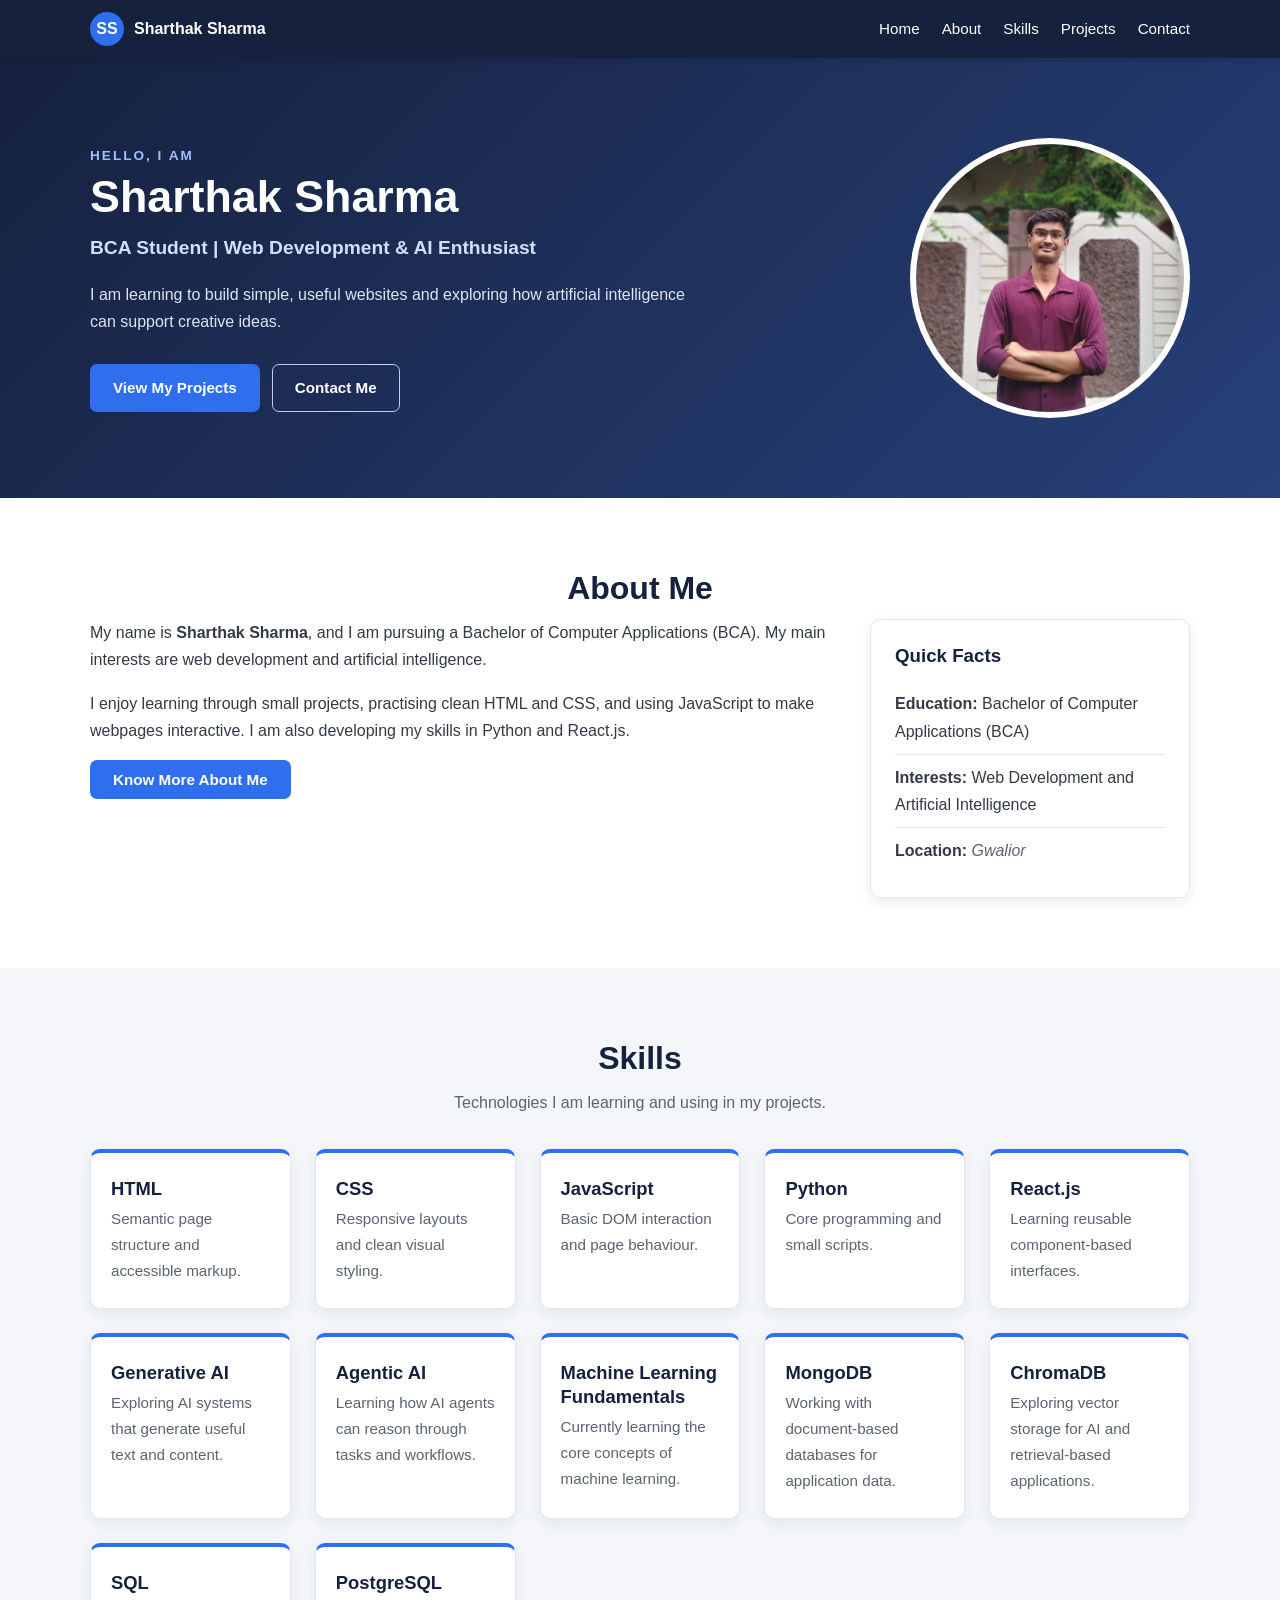
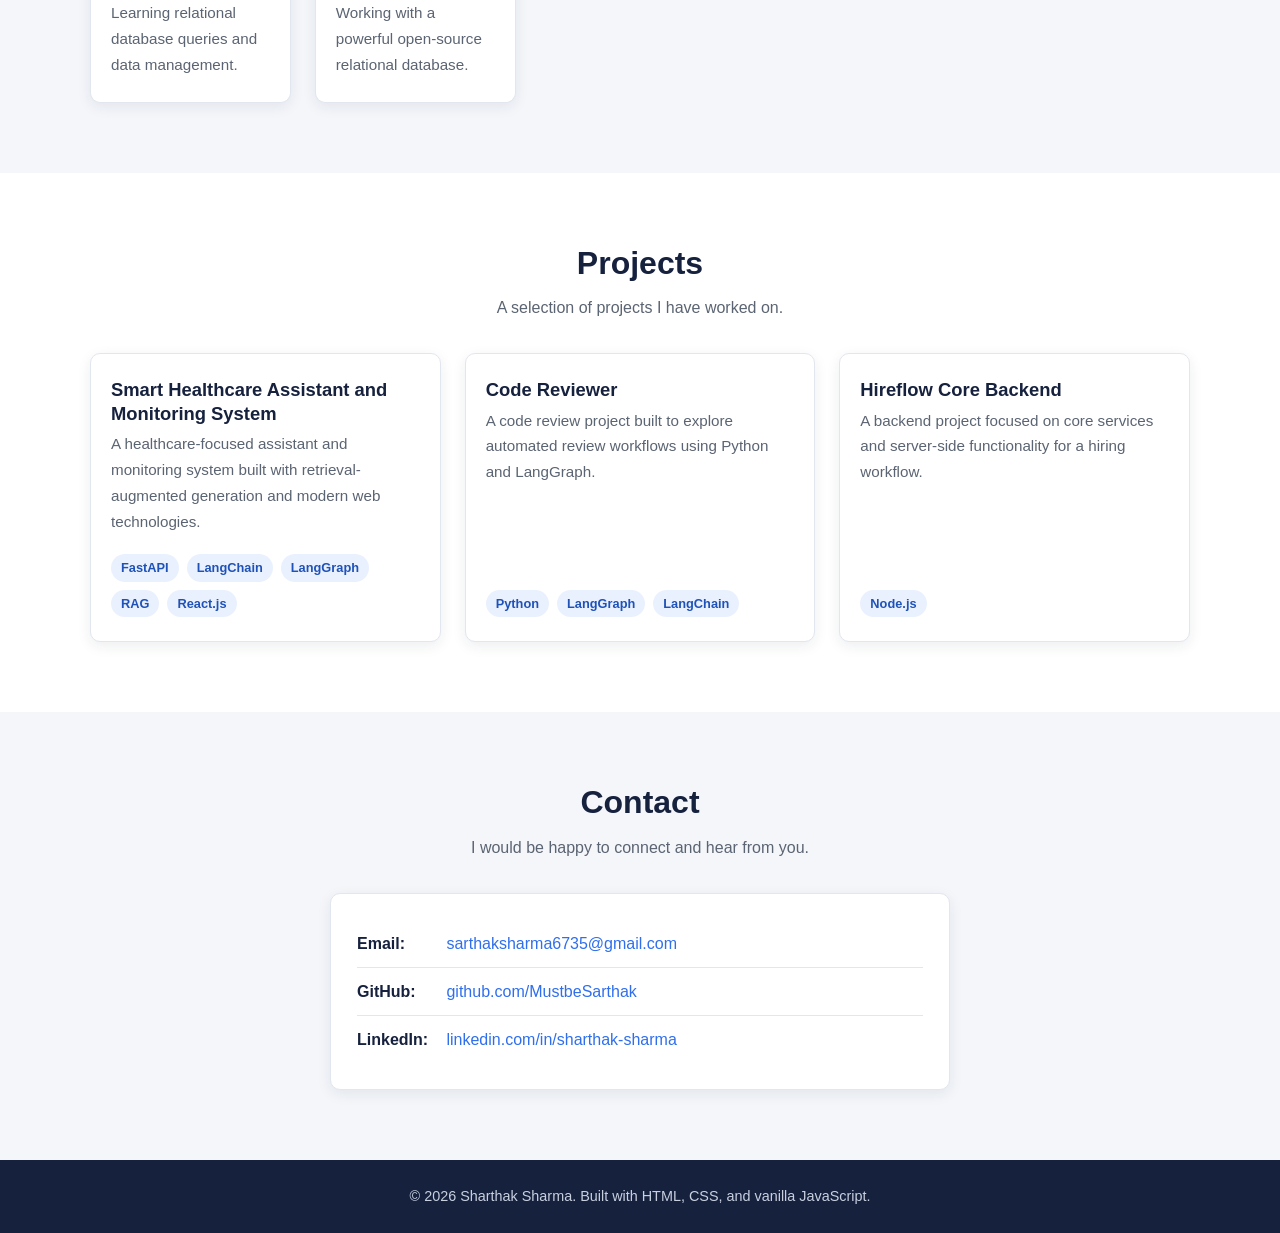
==== personal-portfolio/index.html @ cdb78a2c "Assignment One" ====
<!DOCTYPE html>
<html lang="en">
<head>
  <meta charset="UTF-8">
  <meta name="viewport" content="width=device-width, initial-scale=1.0">
  <meta name="description" content="Personal portfolio of Sharthak Sharma, a BCA student interested in web development and artificial intelligence.">
  <title>Sharthak Sharma | Personal Portfolio</title>
  <link rel="stylesheet" href="style.css">
  <link rel="icon" href="images/favicon.svg" type="image/svg+xml">
  <script src="script.js" defer></script>
</head>
<body>
  <header class="site-header">
    <div class="container header-inner">
      <a class="brand" href="#home" aria-label="Sharthak Sharma home">
        <span class="brand-mark">SS</span>
        <span>Sharthak Sharma</span>
      </a>
      <nav aria-label="Main navigation">
        <ul class="nav-list">
          <li><a href="#home">Home</a></li>
          <li><a href="#about">About</a></li>
          <li><a href="#skills">Skills</a></li>
          <li><a href="#projects">Projects</a></li>
          <li><a href="#contact">Contact</a></li>
        </ul>
      </nav>
    </div>
  </header>

  <main>
    <section id="home" class="hero">
      <div class="container hero-inner">
        <div class="hero-content">
          <p class="eyebrow">Hello, I am</p>
          <h1>Sharthak Sharma</h1>
          <p class="hero-role">BCA Student | Web Development &amp; AI Enthusiast</p>
          <p>I am learning to build simple, useful websites and exploring how artificial intelligence can support creative ideas.</p>
          <div class="button-group">
            <a class="button button-primary" href="#projects">View My Projects</a>
            <a class="button button-light" href="#contact">Contact Me</a>
          </div>
        </div>
        <div class="hero-image">
          <img class="profile-picture" src="images/profilepic.jpg" width="320" height="320" alt="Profile picture of Sharthak Sharma">
        </div>
      </div>
    </section>

    <section id="about" class="section">
      <div class="container">
        <h2>About Me</h2>
        <div class="about-layout">
          <div>
            <p>My name is <strong>Sharthak Sharma</strong>, and I am pursuing a Bachelor of Computer Applications (BCA). My main interests are web development and artificial intelligence.</p>
            <p>I enjoy learning through small projects, practising clean HTML and CSS, and using JavaScript to make webpages interactive. I am also developing my skills in Python and React.js.</p>
            <button id="knowMoreBtn" class="button button-primary" type="button">Know More About Me</button>
          </div>
          <aside class="facts-card">
            <h3>Quick Facts</h3>
            <ul>
              <li><strong>Education:</strong> Bachelor of Computer Applications (BCA)</li>
              <li><strong>Interests:</strong> Web Development and Artificial Intelligence</li>
              <li><strong>Location:</strong> <span class="placeholder">Gwalior</span></li>
            </ul>
          </aside>
        </div>
      </div>
    </section>

    <section id="skills" class="section section-alt">
      <div class="container">
        <h2>Skills</h2>
        <p class="section-intro">Technologies I am learning and using in my projects.</p>
        <ul class="card-grid skills-grid">
          <li class="card"><h3>HTML</h3><p>Semantic page structure and accessible markup.</p></li>
          <li class="card"><h3>CSS</h3><p>Responsive layouts and clean visual styling.</p></li>
          <li class="card"><h3>JavaScript</h3><p>Basic DOM interaction and page behaviour.</p></li>
          <li class="card"><h3>Python</h3><p>Core programming and small scripts.</p></li>
          <li class="card"><h3>React.js</h3><p>Learning reusable component-based interfaces.</p></li>
          <li class="card"><h3>Generative AI</h3><p>Exploring AI systems that generate useful text and content.</p></li>
          <li class="card"><h3>Agentic AI</h3><p>Learning how AI agents can reason through tasks and workflows.</p></li>
          <li class="card"><h3>Machine Learning Fundamentals</h3><p>Currently learning the core concepts of machine learning.</p></li>
          <li class="card"><h3>MongoDB</h3><p>Working with document-based databases for application data.</p></li>
          <li class="card"><h3>ChromaDB</h3><p>Exploring vector storage for AI and retrieval-based applications.</p></li>
          <li class="card"><h3>SQL</h3><p>Learning relational database queries and data management.</p></li>
          <li class="card"><h3>PostgreSQL</h3><p>Working with a powerful open-source relational database.</p></li>
        </ul>
      </div>
    </section>

    <section id="projects" class="section">
      <div class="container">
        <h2>Projects</h2>
        <p class="section-intro">A selection of projects I have worked on.</p>
        <div class="card-grid projects-grid">
          <article class="card project-card">
            <h3>Smart Healthcare Assistant and Monitoring System</h3>
            <p>A healthcare-focused assistant and monitoring system built with retrieval-augmented generation and modern web technologies.</p>
            <p class="tags"><span>FastAPI</span><span>LangChain</span><span>LangGraph</span><span>RAG</span><span>React.js</span></p>
          </article>
          <article class="card project-card">
            <h3>Code Reviewer</h3>
            <p>A code review project built to explore automated review workflows using Python and LangGraph.</p>
            <p class="tags"><span>Python</span><span>LangGraph</span><span>LangChain</span></p>
          </article>
          <article class="card project-card">
            <h3>Hireflow Core Backend</h3>
            <p>A backend project focused on core services and server-side functionality for a hiring workflow.</p>
            <p class="tags"><span>Node.js</span></p>
          </article>
        </div>
      </div>
    </section>

    <section id="contact" class="section section-alt">
      <div class="container contact-section">
        <h2>Contact</h2>
        <p class="section-intro">I would be happy to connect and hear from you.</p>
        <div class="contact-card">
          <p><strong>Email:</strong> <a href="mailto:sarthaksharma6735@gmail.com">sarthaksharma6735@gmail.com</a></p>
          <p><strong>GitHub:</strong> <a href="https://github.com/MustbeSarthak" target="_blank" rel="noopener noreferrer">github.com/MustbeSarthak</a></p>
          <p><strong>LinkedIn:</strong> <a href="https://www.linkedin.com/in/sharthak-sharma/" target="_blank" rel="noopener noreferrer">linkedin.com/in/sharthak-sharma</a></p>
        </div>
      </div>
    </section>
  </main>

  <footer class="site-footer">
    <p>&copy; <span id="currentYear">2026</span> Sharthak Sharma. Built with HTML, CSS, and vanilla JavaScript.</p>
  </footer>
</body>
</html>
---- personal-portfolio/style.css ----
:root {
  --navy: #16213e;
  --blue: #2f6fed;
  --blue-dark: #1f52b8;
  --text: #333a45;
  --muted: #5b6472;
  --light: #f4f6fa;
  --border: #e2e6ee;
  --shadow: 0 4px 14px rgba(22, 33, 62, 0.08);
  --max-width: 1100px;
}

* { box-sizing: border-box; margin: 0; padding: 0; }
html { scroll-behavior: smooth; }
body {
  color: var(--text);
  background: #fff;
  font-family: "Segoe UI", Tahoma, sans-serif;
  line-height: 1.7;
}
img { display: block; max-width: 100%; height: auto; }
a { color: var(--blue); text-decoration: none; }
a:hover, a:focus { text-decoration: underline; }
ul { list-style: none; }
h1, h2, h3 { color: var(--navy); line-height: 1.3; }
h2 { margin-bottom: 0.6rem; text-align: center; font-size: 2rem; }
.container { width: min(100% - 40px, var(--max-width)); margin: auto; }
.section { padding: 70px 0; }
.section-alt { background: var(--light); }
.section-intro { color: var(--muted); margin-bottom: 2rem; text-align: center; }

.site-header {
  position: sticky; top: 0; z-index: 2; background: var(--navy);
  box-shadow: 0 2px 8px rgba(0, 0, 0, 0.15);
}
.header-inner { align-items: center; display: flex; justify-content: space-between; gap: 20px; padding: 12px 0; }
.brand { align-items: center; color: #fff; display: flex; font-weight: 700; gap: 10px; }
.brand-mark { align-items: center; background: var(--blue); border-radius: 50%; display: inline-flex; height: 34px; justify-content: center; width: 34px; }
.nav-list { display: flex; flex-wrap: wrap; gap: 22px; }
.nav-list a { color: #fff; font-size: 0.95rem; }

.hero { background: linear-gradient(135deg, var(--navy), #27407a); color: #fff; padding: 80px 0; }
.hero-inner { align-items: center; display: flex; gap: 50px; justify-content: space-between; }
.hero-content { flex: 1; max-width: 620px; }
.eyebrow { color: #9fc0ff; font-size: 0.85rem; font-weight: 700; letter-spacing: 2px; text-transform: uppercase; }
.hero h1 { color: #fff; font-size: 2.8rem; }
.hero-role { color: #cfe0ff; font-size: 1.2rem; font-weight: 600; margin: 0.4rem 0 1rem; }
.hero-content > p:last-of-type { color: #dfe5f2; }
.hero-image { flex: 0 0 280px; }
.hero-image img.profile-picture { background: #fff; border: 6px solid rgba(255, 255, 255, 0.2); border-radius: 50%; display: block; height: 280px; object-fit: cover; width: 280px; }
.button-group { display: flex; flex-wrap: wrap; gap: 12px; margin-top: 1.8rem; }
.button { border: 1px solid transparent; border-radius: 7px; cursor: pointer; display: inline-block; font-family: inherit; font-size: 0.95rem; font-weight: 600; padding: 10px 22px; text-align: center; }
.button-primary { background: var(--blue); color: #fff; }
.button-primary:hover, .button-primary:focus { background: var(--blue-dark); text-decoration: none; }
.button-light { border-color: #b9cdf8; color: #fff; }
.button-light:hover, .button-light:focus { background: #fff; color: var(--navy); text-decoration: none; }

.about-layout { align-items: start; display: grid; gap: 40px; grid-template-columns: 1fr 320px; }
.about-layout p { margin-bottom: 1rem; }
.facts-card, .card, .contact-card { background: #fff; border: 1px solid var(--border); border-radius: 10px; box-shadow: var(--shadow); }
.facts-card { padding: 24px; }
.facts-card h3 { margin-bottom: 0.8rem; }
.facts-card li { border-bottom: 1px solid var(--border); padding: 9px 0; }
.facts-card li:last-child { border-bottom: 0; }
.placeholder { color: var(--muted); font-style: italic; }
.card-grid { display: grid; gap: 24px; grid-template-columns: repeat(auto-fit, minmax(190px, 1fr)); }
.card { padding: 24px 20px; }
.card h3 { font-size: 1.15rem; margin-bottom: 0.35rem; }
.card p { color: var(--muted); font-size: 0.95rem; }
.skills-grid .card { border-top: 4px solid var(--blue); }
.projects-grid { grid-template-columns: repeat(auto-fit, minmax(260px, 1fr)); }
.project-card { display: flex; flex-direction: column; }
.project-card .tags { margin-top: auto; padding-top: 1.2rem; }
.tags { display: flex; flex-wrap: wrap; gap: 8px; }
.tags span { background: #eaf1fe; border-radius: 999px; color: var(--blue-dark); font-size: 0.8rem; font-weight: 600; padding: 3px 10px; }
.contact-section { text-align: center; }
.contact-card { margin: auto; max-width: 620px; padding: 26px; text-align: left; }
.contact-card p { border-bottom: 1px solid var(--border); padding: 10px 0; }
.contact-card p:last-child { border-bottom: 0; }
.contact-card strong { color: var(--navy); display: inline-block; min-width: 85px; }
.site-footer { background: var(--navy); color: #c8d0e0; font-size: 0.9rem; padding: 24px 20px; text-align: center; }

@media (max-width: 700px) {
  .header-inner, .hero-inner { flex-direction: column; text-align: center; }
  .nav-list { justify-content: center; gap: 12px 16px; }
  .hero { padding: 55px 0; }
  .hero h1 { font-size: 2.2rem; }
  .hero-image { order: -1; }
  .hero-image img.profile-picture { height: 220px; width: 220px; }
  .button-group { justify-content: center; }
  .about-layout { grid-template-columns: 1fr; }
  .section { padding: 52px 0; }
}
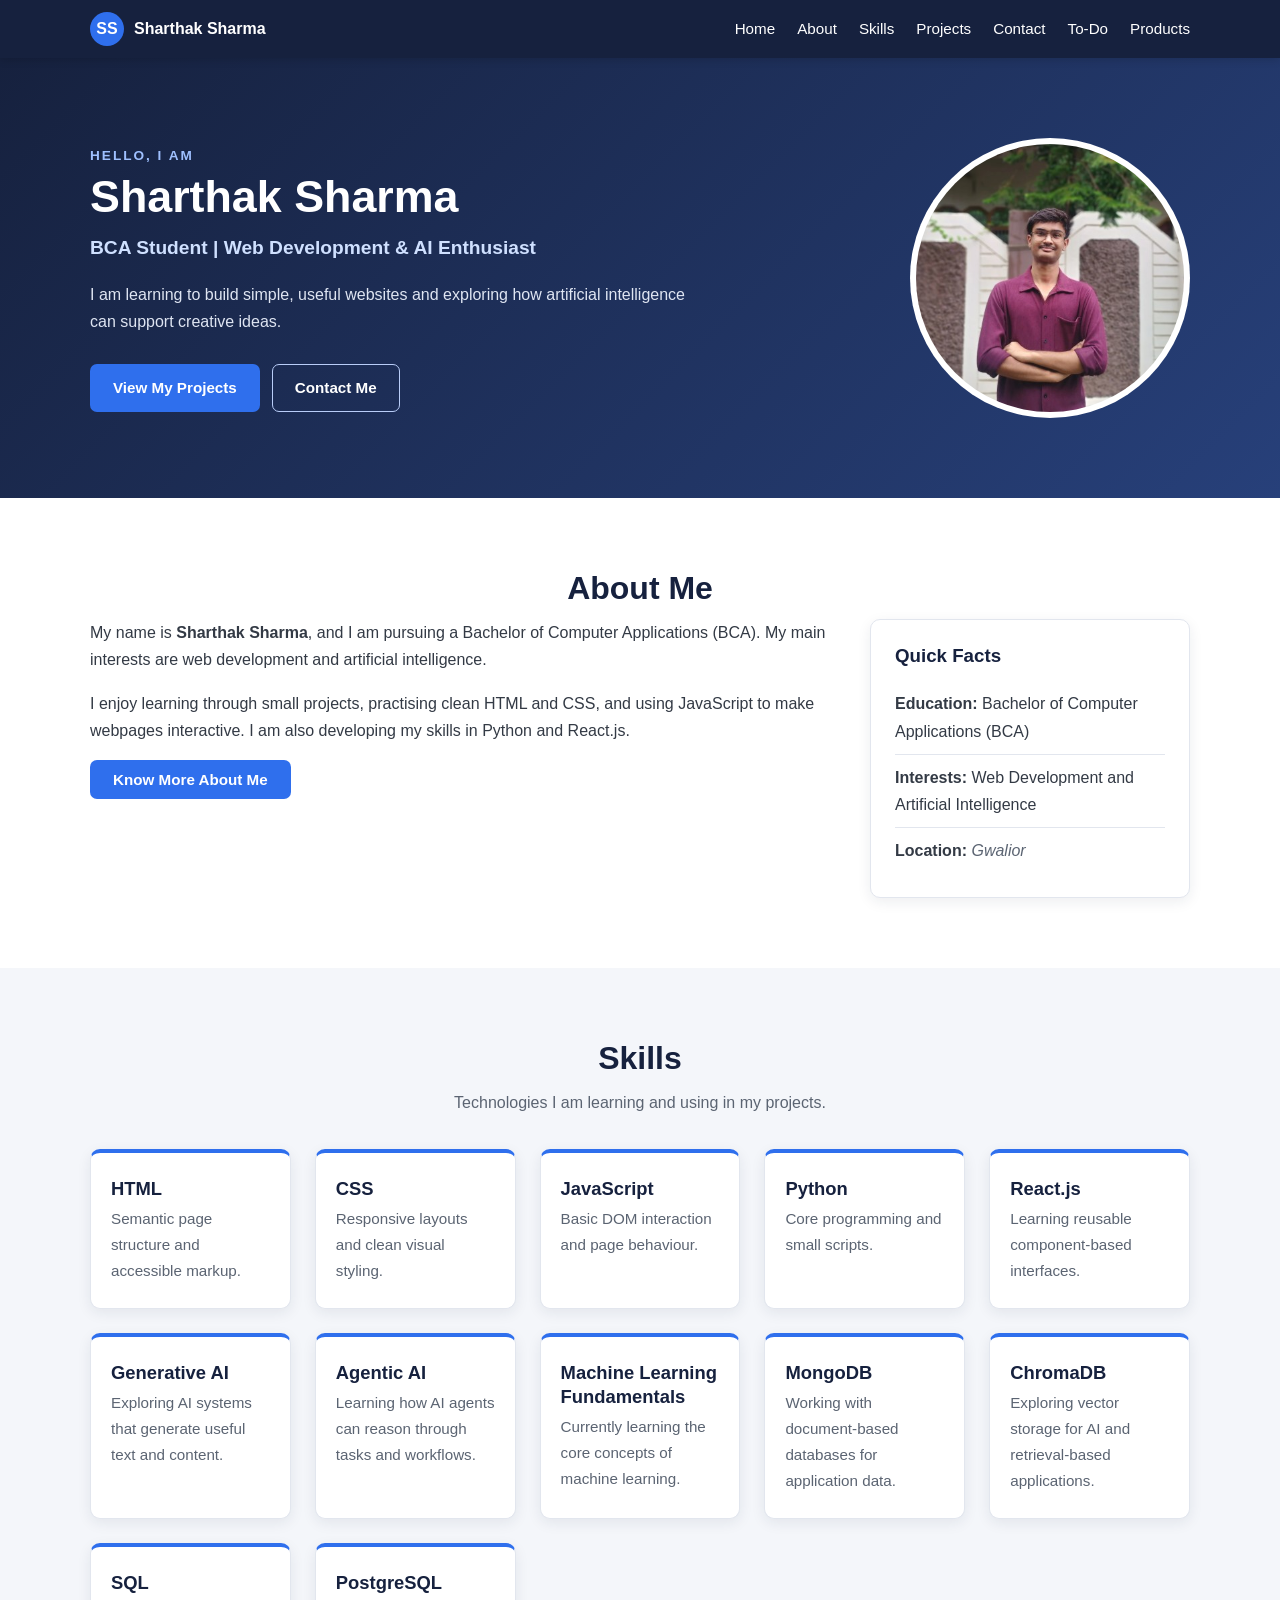
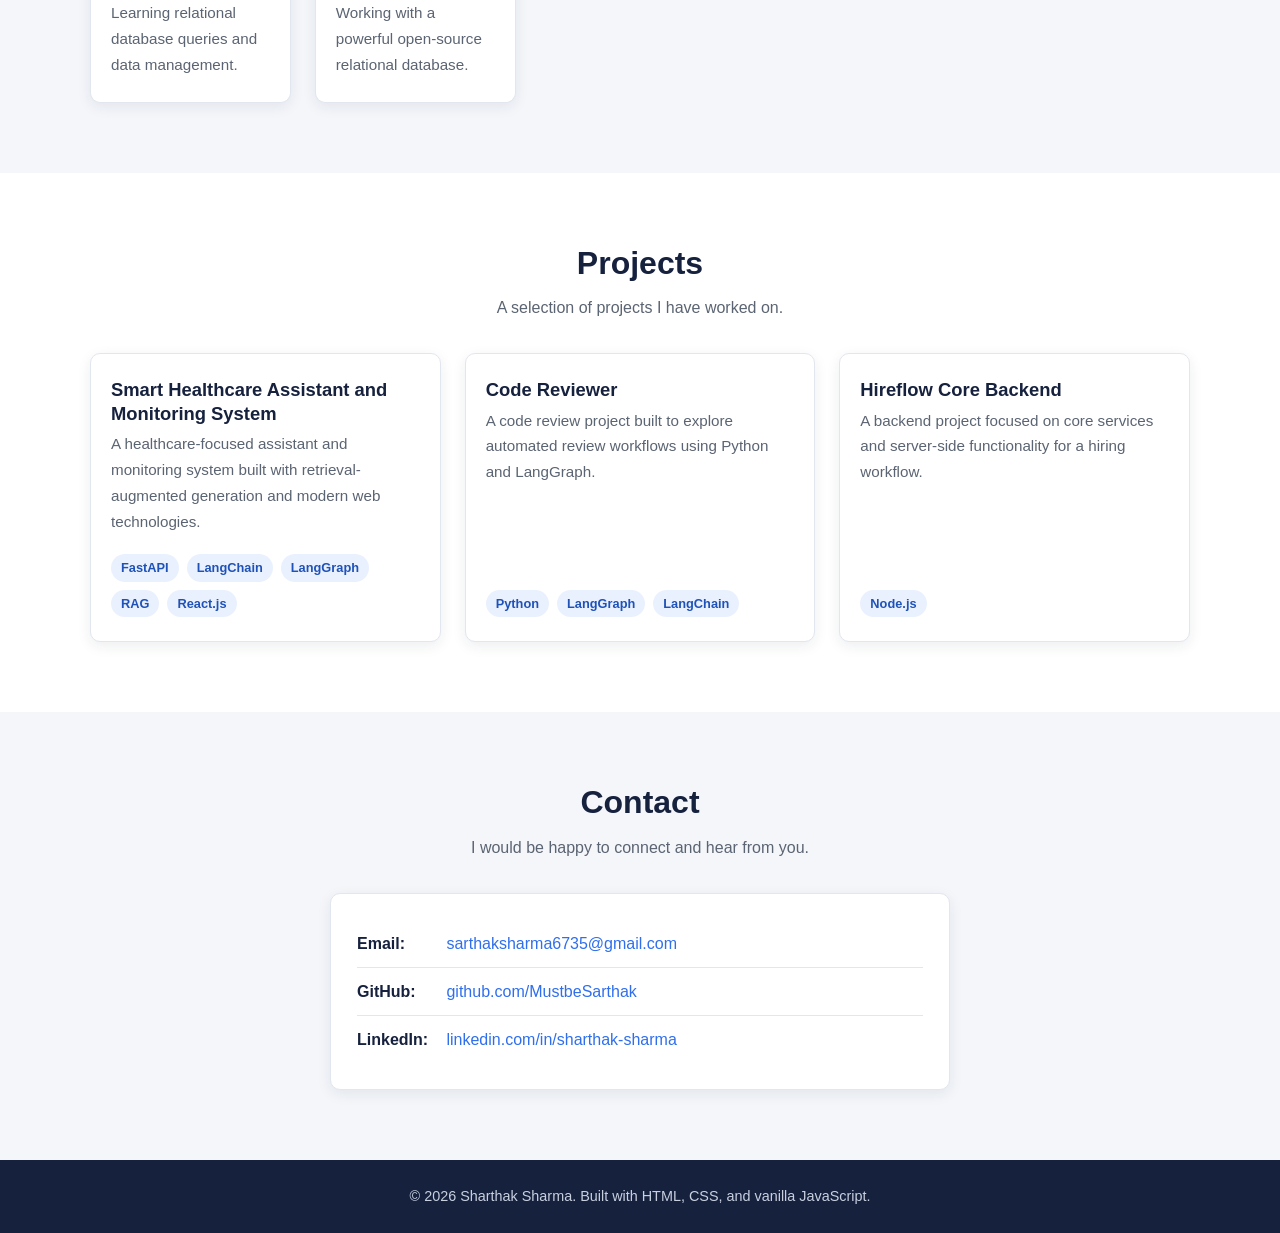
==== commit c3a95559: "Completed Task 4" ====
--- a/personal-portfolio/index.html
+++ b/personal-portfolio/index.html
@@ -23,6 +23,8 @@
           <li><a href="#skills">Skills</a></li>
           <li><a href="#projects">Projects</a></li>
           <li><a href="#contact">Contact</a></li>
+          <li><a href="todo.html">To-Do</a></li>
+          <li><a href="products.html">Products</a></li>
         </ul>
       </nav>
     </div>
